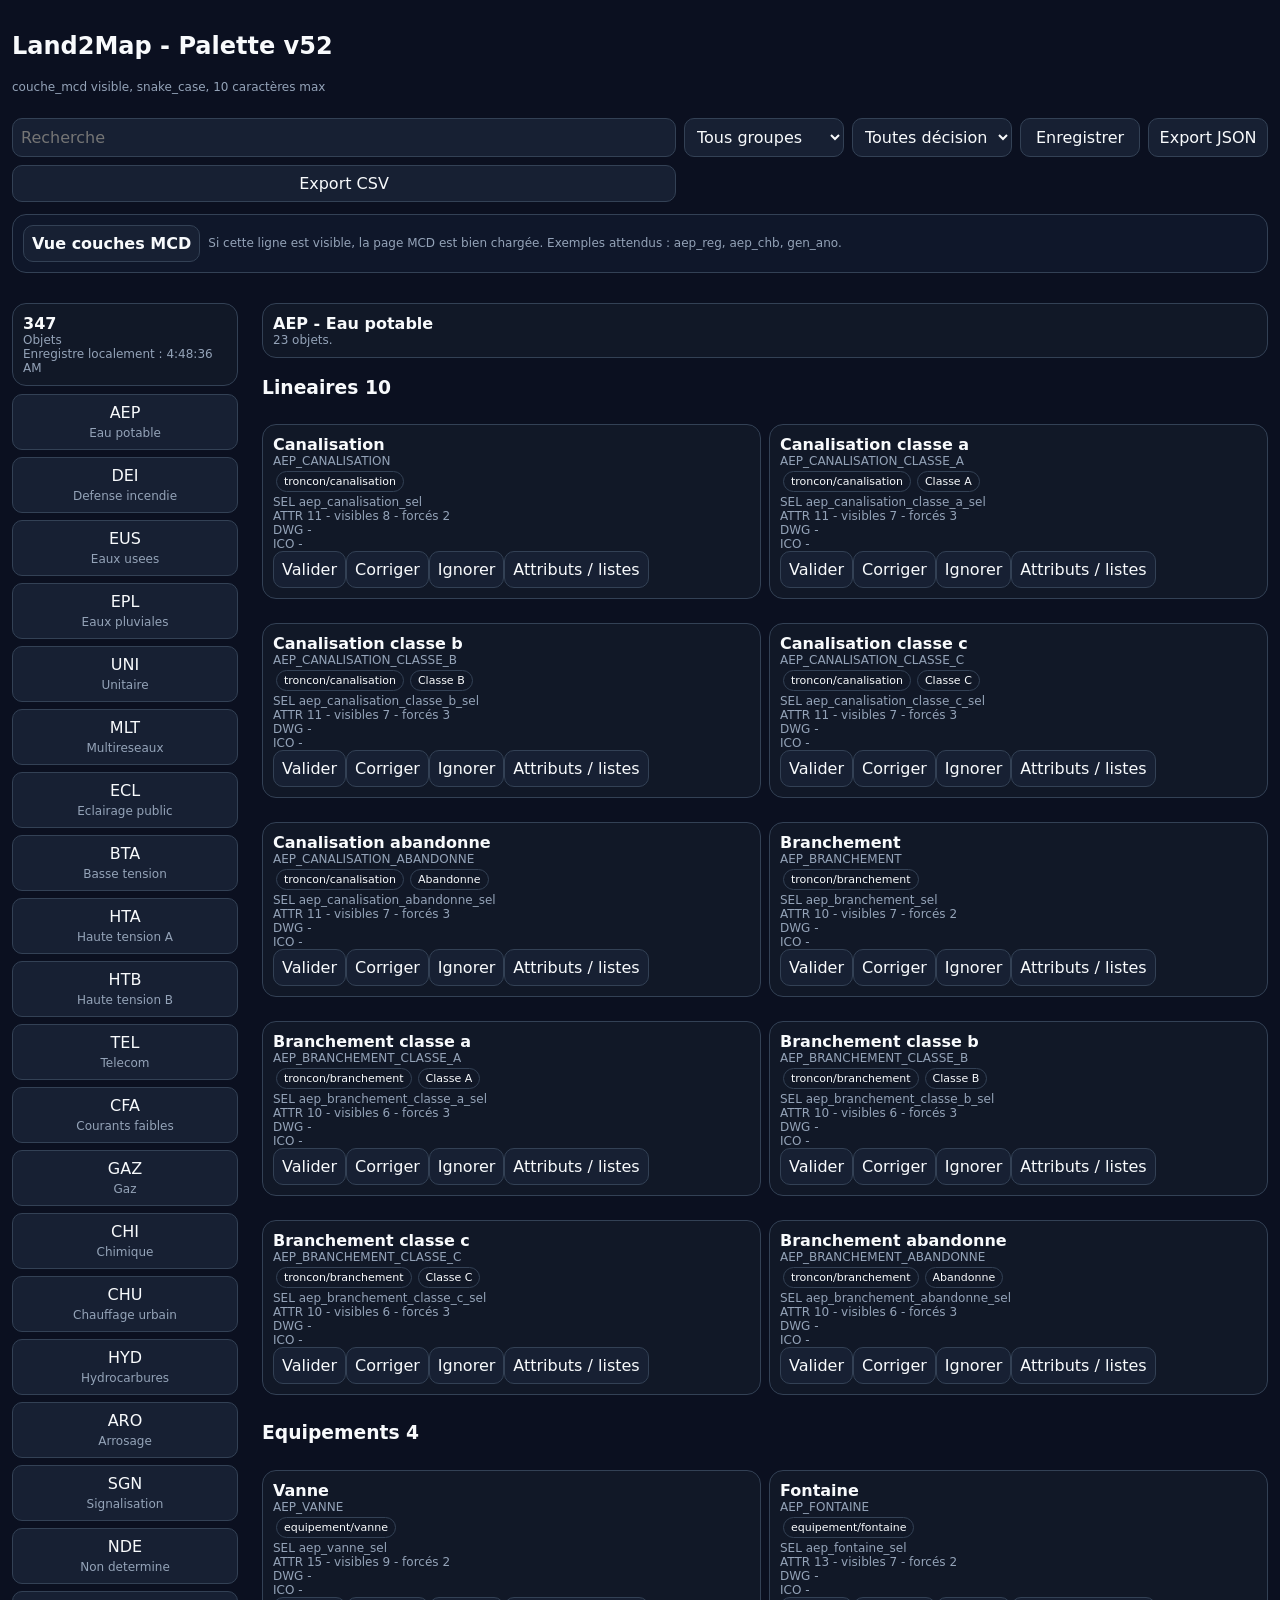
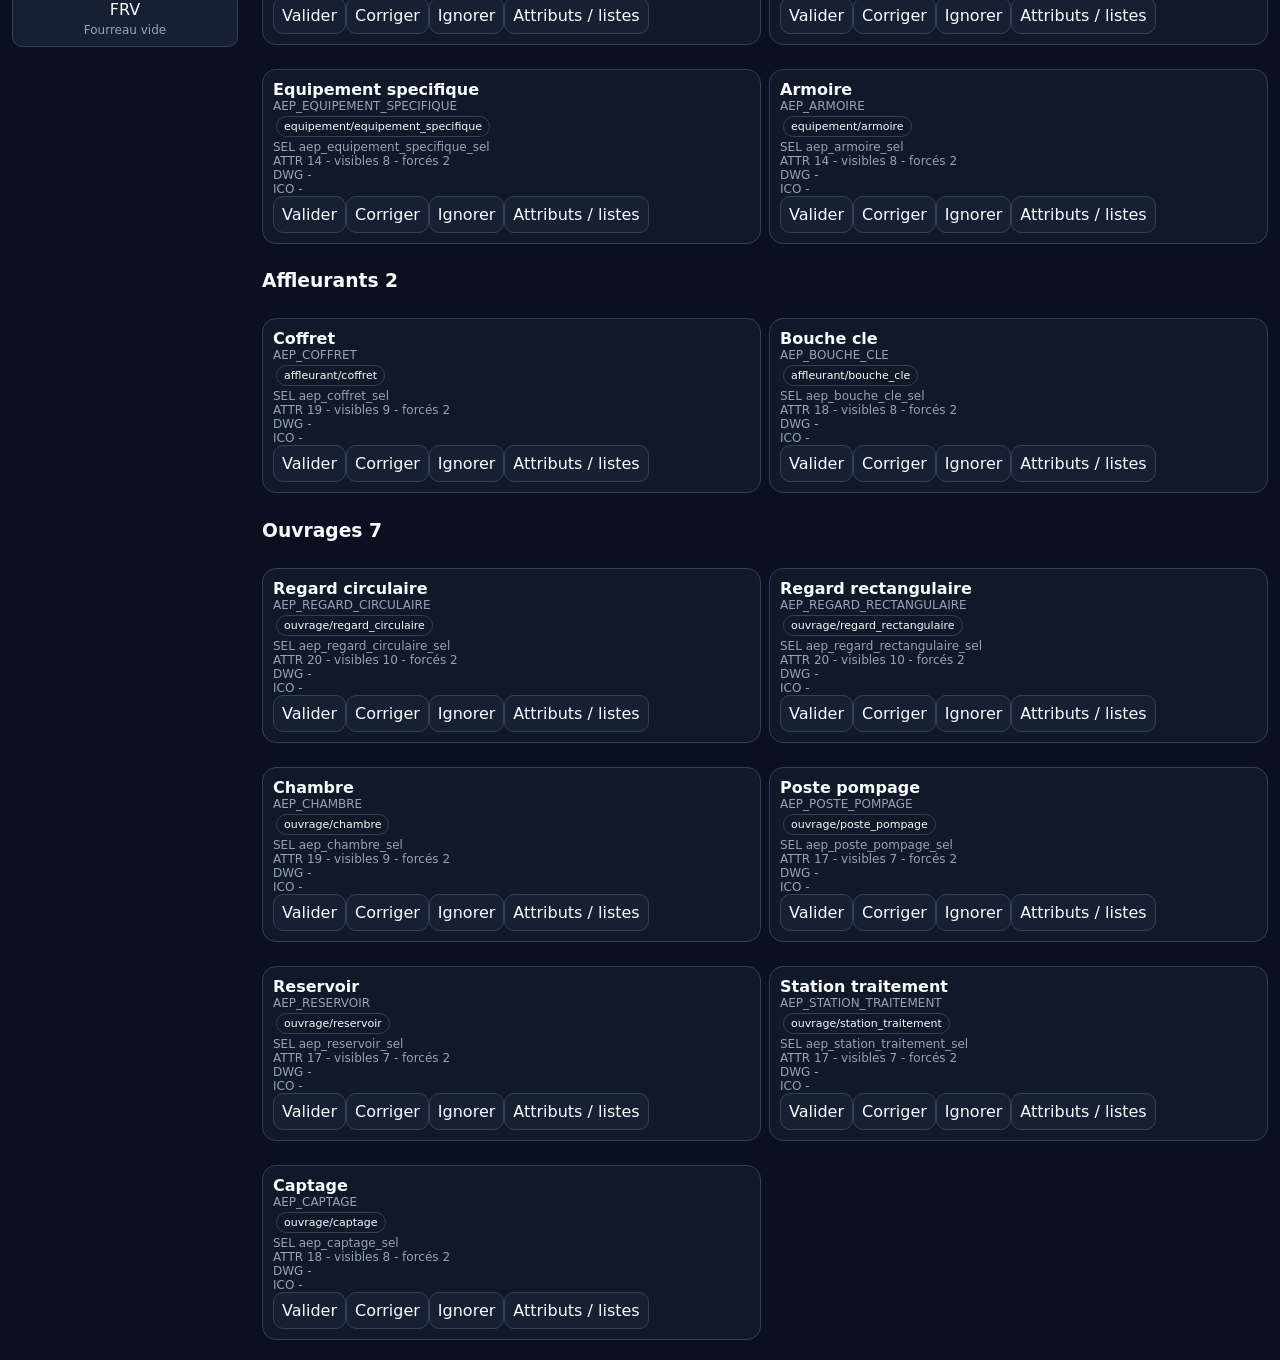
==== v52.html @ e3d5c60c "Add visible V52 MCD layer page" ====
<!doctype html><html lang="fr"><head><meta charset="utf-8"><meta name="viewport" content="width=device-width,initial-scale=1"><title>Land2Map v52</title><link rel="stylesheet" href="interface_v47.css?v=52"><link rel="stylesheet" href="interface_v49.css?v=52"><style>body{margin:0;background:#0b1020;color:#f8fafc;font-family:system-ui}header,.bar,aside,main{padding:12px}input,select,button{font:inherit;background:#172033;color:#f8fafc;border:1px solid #334155;border-radius:10px;padding:8px;cursor:pointer}.bar{display:grid;gap:8px}.wrap{display:block}.nav{display:grid;gap:7px}.card,.head,.stat{background:#111827;border:1px solid #334155;border-radius:14px;padding:10px;margin:8px 0}.cards{display:grid;gap:8px}.muted,.code{color:#94a3b8;font-size:12px}.pill{display:inline-block;border:1px solid #334155;border-radius:999px;padding:3px 7px;font-size:11px;margin:3px}.modal{position:fixed;inset:0;background:rgba(2,6,23,.76);display:none;align-items:center;justify-content:center;z-index:20}.modal.open{display:flex}.pop{width:min(1150px,96vw);max-height:92vh;overflow:auto;background:#0f172a;border:1px solid #475569;border-radius:18px;padding:14px}.pane{display:none}.pane.on{display:block}.tabs button.on{background:#2563eb}table{border-collapse:collapse;width:100%;font-size:13px}td,th{border-bottom:1px solid #334155;padding:6px;text-align:left}@media(min-width:900px){.bar{grid-template-columns:1fr 160px 160px 120px 120px}.wrap{display:grid;grid-template-columns:250px 1fr}.cards{grid-template-columns:repeat(auto-fill,minmax(370px,1fr))}}</style></head><body><header><h2>Land2Map - Palette v52</h2><div class="muted">couche_mcd visible, snake_case, 10 caractères max</div></header><section class="bar"><input id="q" placeholder="Recherche"><select id="grp"><option value="">Tous groupes</option></select><select id="dec"><option value="">Toutes décisions</option><option>A valider</option><option>Valide</option><option>A corriger</option><option>Ignoré</option></select><button id="saveBtn">Enregistrer</button><button id="json">Export JSON</button><button id="csv">Export CSV</button></section><section id="mcdTools" class="mcdTools"><button id="layerViewBtn2">Vue couches MCD</button><span class="hint">Si cette ligne est visible, la page MCD est bien chargée. Exemples attendus : aep_reg, aep_chb, gen_ano.</span></section><div class="wrap"><aside><div id="stats"></div><div id="nav" class="nav"></div></aside><main id="main"></main></div><div id="modal" class="modal"><div class="pop"><div class="top"><div><h2 id="mt"></h2><div id="ms" class="muted"></div></div><button id="closeBtn" type="button">Fermer</button></div><div class="tabs"><button data-tab="a" class="on">Attributs</button><button data-tab="l">Listes</button><button data-tab="f">Fichiers</button><button data-tab="p">Patch</button></div><div id="pa" class="pane on"></div><div id="pl" class="pane"></div><div id="pf" class="pane"></div><div id="pp" class="pane"></div></div></div><script src="manifest_v49.js?v=52"></script><script src="catalogue_v23.js?v=52"></script><script src="app_v23_core.js?v=52"></script><script src="patch_v42.js?v=52"></script><script src="patch_v43.js?v=52"></script><script>O=O.filter(function(o){return o.code!='BTA_APPUI'&&o.code!='HTA_APPUI'&&!(o.n=='TEL'&&o.t=='fourreau')})</script><script src="app_v23_render.js?v=52"></script><script src="app_v23_modal.js?v=52"></script><script src="interface_v47.js?v=52"></script><script src="test_export_part1.js?v=52"></script><script src="test_export_part2.js?v=52"></script><script src="test_export_part3.js?v=52"></script><script src="test_export_part4.js?v=52"></script><script src="interface_v49.js?v=52"></script></body></html>
---- interface_v47.css ----
.navgrp{margin:10px 0 14px}.navgrp h4{margin:12px 0 6px;color:#cbd5e1;font-size:12px;text-transform:uppercase;letter-spacing:.08em}.navgrp button{width:100%;text-align:left;margin:3px 0}.dash{display:grid;grid-template-columns:repeat(2,1fr);gap:6px;margin-top:10px}.dash .metric{background:#0f172a;border:1px solid #334155;border-radius:12px;padding:8px}.dash .metric b{display:block;font-size:18px}.dash .metric span{color:#94a3b8;font-size:11px}.badgebar{margin:7px 0 4px}.badge{display:inline-block;border:1px solid #475569;border-radius:999px;padding:3px 7px;font-size:11px;margin:2px;background:#0f172a}.badge.ok{border-color:#22c55e;color:#bbf7d0}.badge.warn{border-color:#f59e0b;color:#fde68a}.badge.bad{border-color:#ef4444;color:#fecaca}.badge.info{border-color:#60a5fa;color:#bfdbfe}.ready{border-color:#22c55e!important}.todo{border-color:#f59e0b!important}.incomplete{border-color:#ef4444!important}.mutedline{color:#94a3b8;font-size:12px;line-height:1.45}.head small{color:#94a3b8;font-weight:400}.versionpill{display:inline-block;margin-left:8px;border:1px solid #475569;border-radius:999px;padding:2px 7px;color:#cbd5e1;font-size:11px}@media(min-width:900px){.dash{grid-template-columns:1fr}.navgrp button{font-size:13px}}
---- interface_v49.css ----
.mcdTools{display:flex;gap:8px;align-items:center;flex-wrap:wrap;margin:0 12px 10px;padding:10px;background:#0f172a;border:1px solid #334155;border-radius:14px}.mcdTools button{font-weight:700}.mcdTools .hint{color:#94a3b8;font-size:12px}.mcdLayer{font-family:ui-monospace,SFMono-Regular,Menlo,monospace;color:#bfdbfe;font-weight:700}.mcdWarn{color:#fecaca;border-color:#ef4444!important}.layerCard{background:#0f172a;border:1px solid #334155;border-radius:14px;padding:10px;margin:8px 0}.layerCard h3{margin:0 0 6px}.layerBtns{display:grid;gap:6px;margin-top:8px}.layerBtn{border:1px solid #334155;border-radius:10px;padding:8px;background:#111827}.layerMeta{color:#94a3b8;font-size:12px}.sharedLayer{border-color:#60a5fa}.mcdline{color:#bfdbfe;font-size:12px;margin-top:4px}.mcdAudit{display:grid;grid-template-columns:repeat(2,1fr);gap:6px;margin:8px 0}.mcdAudit div{background:#0f172a;border:1px solid #334155;border-radius:12px;padding:8px}.mcdAudit b{display:block;font-size:17px}@media(min-width:900px){.mcdAudit{grid-template-columns:repeat(4,1fr)}.layerBtns{grid-template-columns:repeat(auto-fill,minmax(260px,1fr))}}
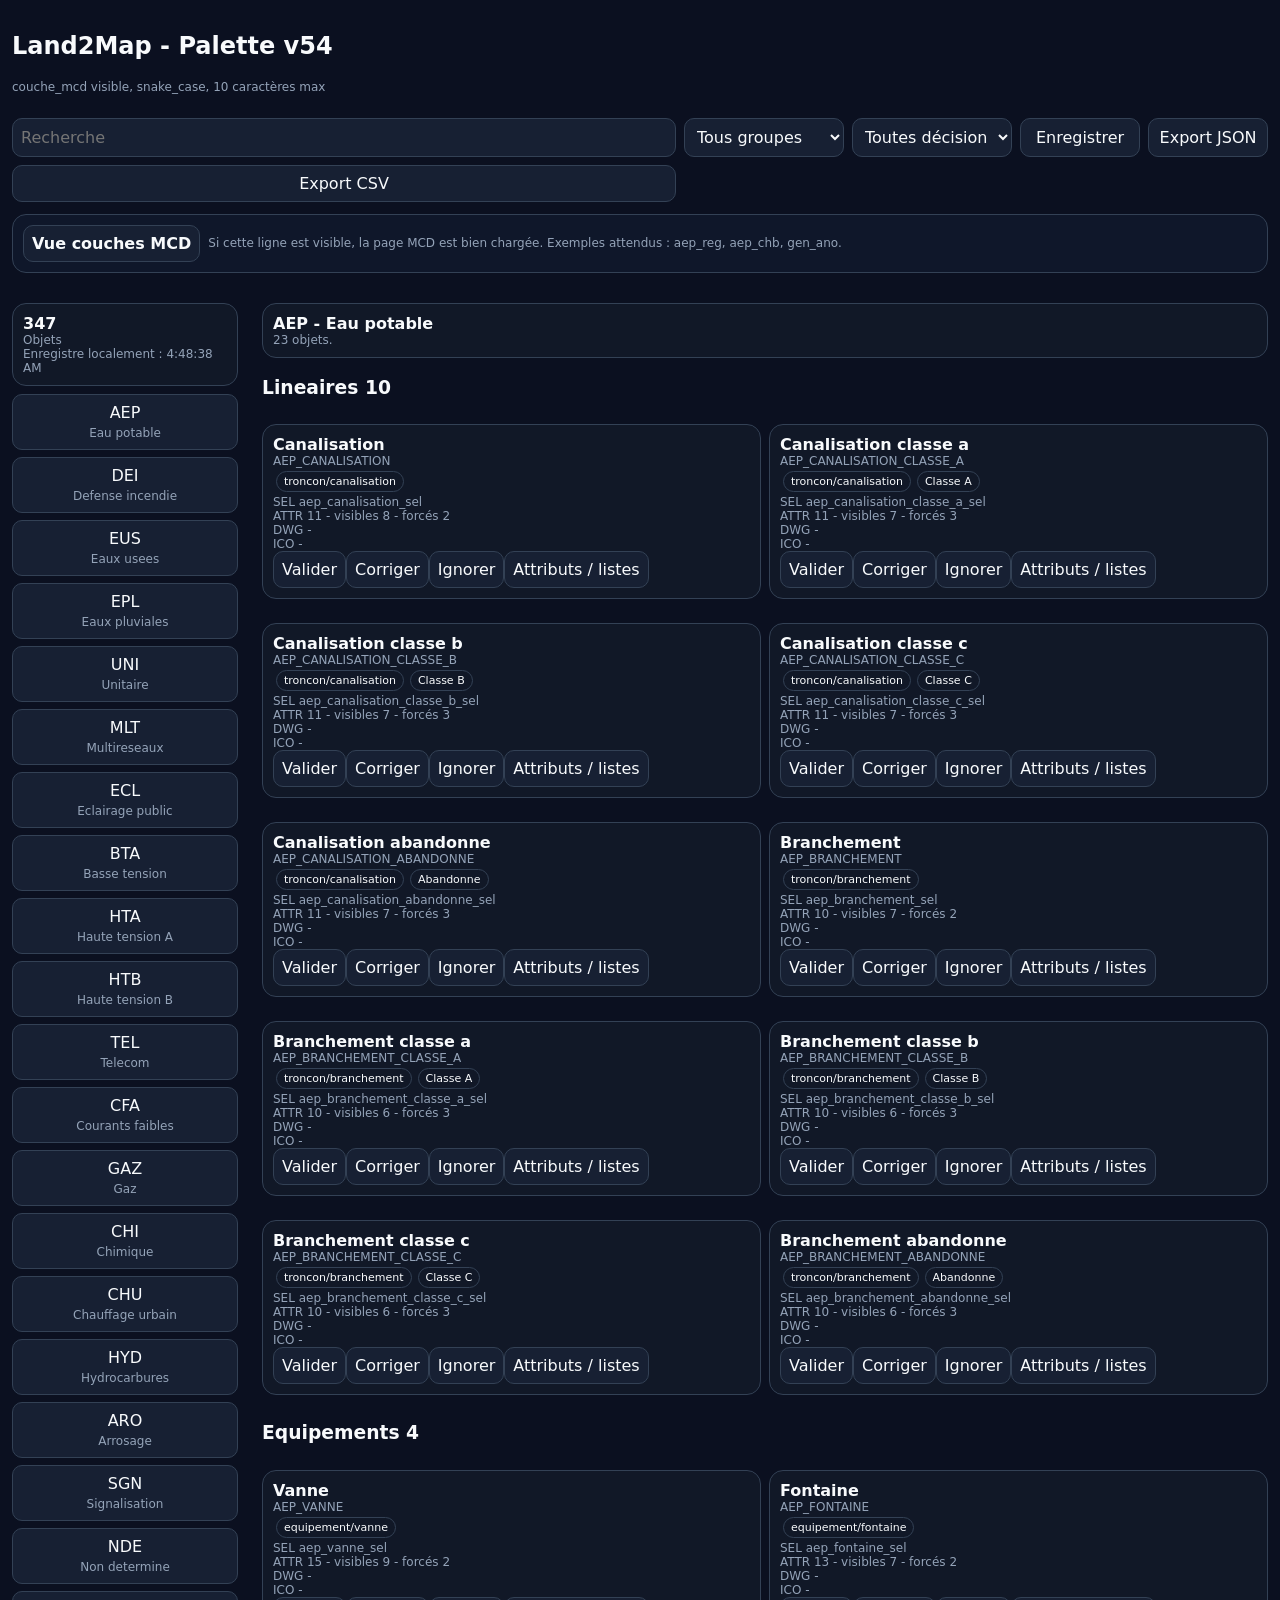
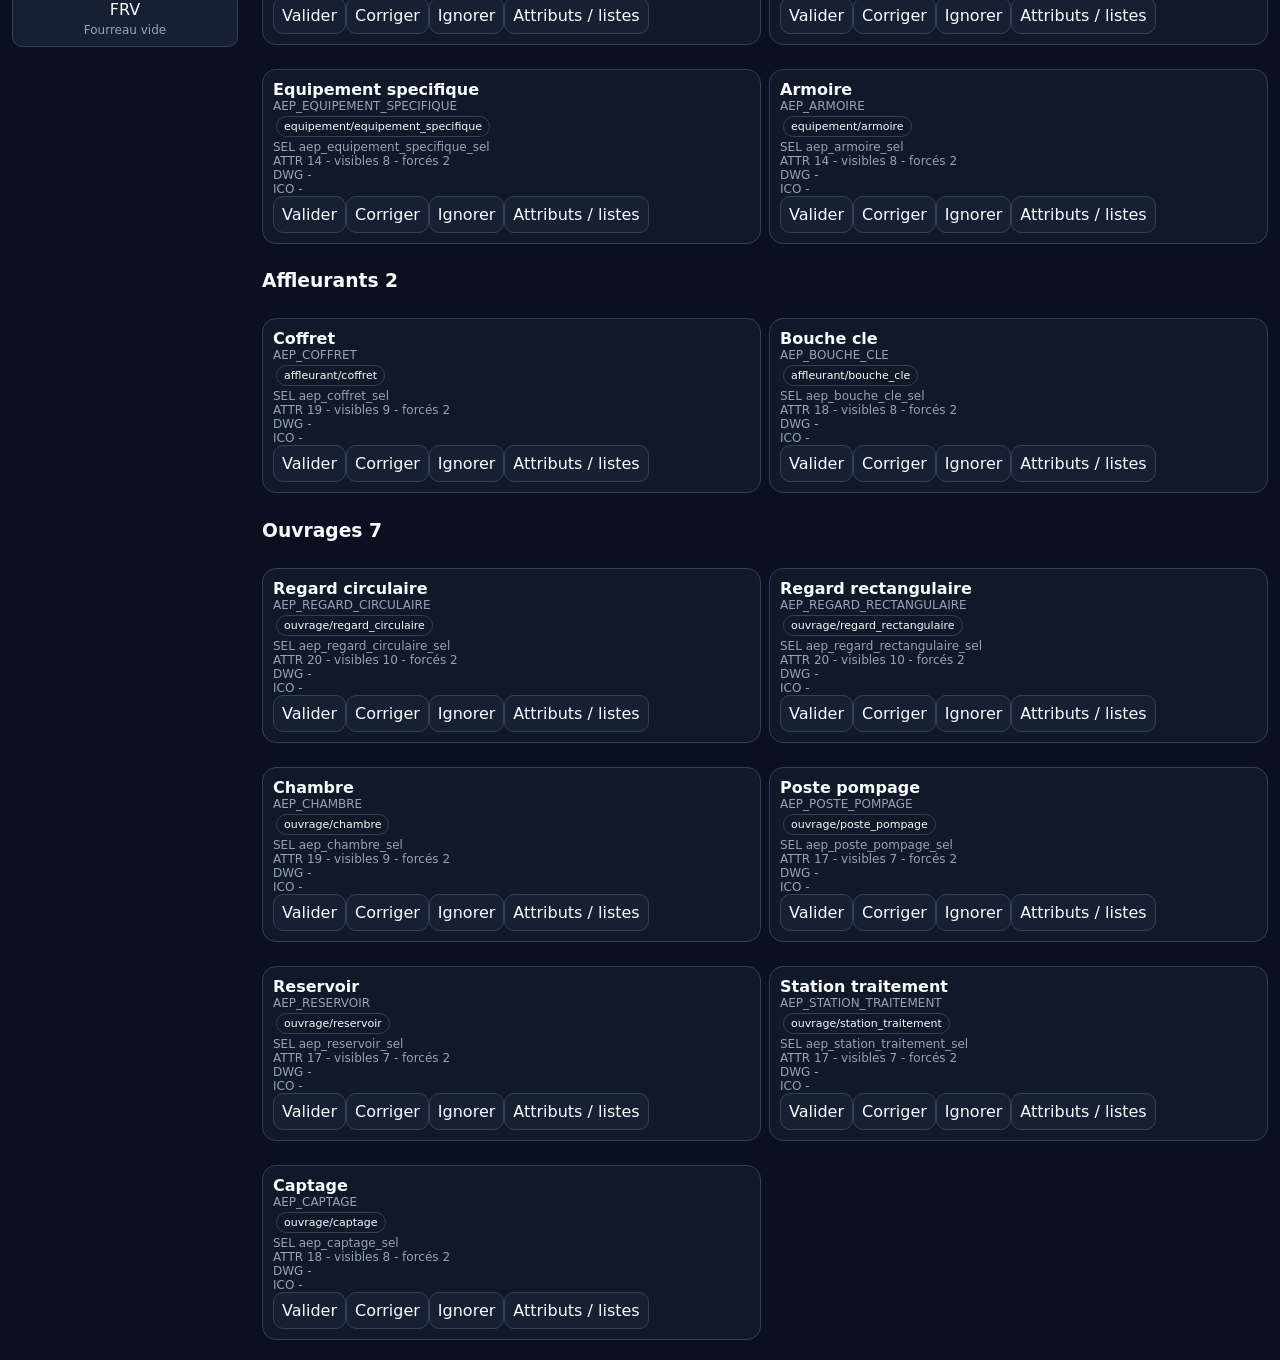
==== commit b8e9be16: "Bump standalone page cache to V54" ====
--- a/v52.html
+++ b/v52.html
@@ -1 +1 @@
-<!doctype html><html lang="fr"><head><meta charset="utf-8"><meta name="viewport" content="width=device-width,initial-scale=1"><title>Land2Map v52</title><link rel="stylesheet" href="interface_v47.css?v=52"><link rel="stylesheet" href="interface_v49.css?v=52"><style>body{margin:0;background:#0b1020;color:#f8fafc;font-family:system-ui}header,.bar,aside,main{padding:12px}input,select,button{font:inherit;background:#172033;color:#f8fafc;border:1px solid #334155;border-radius:10px;padding:8px;cursor:pointer}.bar{display:grid;gap:8px}.wrap{display:block}.nav{display:grid;gap:7px}.card,.head,.stat{background:#111827;border:1px solid #334155;border-radius:14px;padding:10px;margin:8px 0}.cards{display:grid;gap:8px}.muted,.code{color:#94a3b8;font-size:12px}.pill{display:inline-block;border:1px solid #334155;border-radius:999px;padding:3px 7px;font-size:11px;margin:3px}.modal{position:fixed;inset:0;background:rgba(2,6,23,.76);display:none;align-items:center;justify-content:center;z-index:20}.modal.open{display:flex}.pop{width:min(1150px,96vw);max-height:92vh;overflow:auto;background:#0f172a;border:1px solid #475569;border-radius:18px;padding:14px}.pane{display:none}.pane.on{display:block}.tabs button.on{background:#2563eb}table{border-collapse:collapse;width:100%;font-size:13px}td,th{border-bottom:1px solid #334155;padding:6px;text-align:left}@media(min-width:900px){.bar{grid-template-columns:1fr 160px 160px 120px 120px}.wrap{display:grid;grid-template-columns:250px 1fr}.cards{grid-template-columns:repeat(auto-fill,minmax(370px,1fr))}}</style></head><body><header><h2>Land2Map - Palette v52</h2><div class="muted">couche_mcd visible, snake_case, 10 caractères max</div></header><section class="bar"><input id="q" placeholder="Recherche"><select id="grp"><option value="">Tous groupes</option></select><select id="dec"><option value="">Toutes décisions</option><option>A valider</option><option>Valide</option><option>A corriger</option><option>Ignoré</option></select><button id="saveBtn">Enregistrer</button><button id="json">Export JSON</button><button id="csv">Export CSV</button></section><section id="mcdTools" class="mcdTools"><button id="layerViewBtn2">Vue couches MCD</button><span class="hint">Si cette ligne est visible, la page MCD est bien chargée. Exemples attendus : aep_reg, aep_chb, gen_ano.</span></section><div class="wrap"><aside><div id="stats"></div><div id="nav" class="nav"></div></aside><main id="main"></main></div><div id="modal" class="modal"><div class="pop"><div class="top"><div><h2 id="mt"></h2><div id="ms" class="muted"></div></div><button id="closeBtn" type="button">Fermer</button></div><div class="tabs"><button data-tab="a" class="on">Attributs</button><button data-tab="l">Listes</button><button data-tab="f">Fichiers</button><button data-tab="p">Patch</button></div><div id="pa" class="pane on"></div><div id="pl" class="pane"></div><div id="pf" class="pane"></div><div id="pp" class="pane"></div></div></div><script src="manifest_v49.js?v=52"></script><script src="catalogue_v23.js?v=52"></script><script src="app_v23_core.js?v=52"></script><script src="patch_v42.js?v=52"></script><script src="patch_v43.js?v=52"></script><script>O=O.filter(function(o){return o.code!='BTA_APPUI'&&o.code!='HTA_APPUI'&&!(o.n=='TEL'&&o.t=='fourreau')})</script><script src="app_v23_render.js?v=52"></script><script src="app_v23_modal.js?v=52"></script><script src="interface_v47.js?v=52"></script><script src="test_export_part1.js?v=52"></script><script src="test_export_part2.js?v=52"></script><script src="test_export_part3.js?v=52"></script><script src="test_export_part4.js?v=52"></script><script src="interface_v49.js?v=52"></script></body></html>+<!doctype html><html lang="fr"><head><meta charset="utf-8"><meta name="viewport" content="width=device-width,initial-scale=1"><title>Land2Map v54</title><link rel="stylesheet" href="interface_v47.css?v=54"><link rel="stylesheet" href="interface_v49.css?v=54"><style>body{margin:0;background:#0b1020;color:#f8fafc;font-family:system-ui}header,.bar,aside,main{padding:12px}input,select,button{font:inherit;background:#172033;color:#f8fafc;border:1px solid #334155;border-radius:10px;padding:8px;cursor:pointer}.bar{display:grid;gap:8px}.wrap{display:block}.nav{display:grid;gap:7px}.card,.head,.stat{background:#111827;border:1px solid #334155;border-radius:14px;padding:10px;margin:8px 0}.cards{display:grid;gap:8px}.muted,.code{color:#94a3b8;font-size:12px}.pill{display:inline-block;border:1px solid #334155;border-radius:999px;padding:3px 7px;font-size:11px;margin:3px}.modal{position:fixed;inset:0;background:rgba(2,6,23,.76);display:none;align-items:center;justify-content:center;z-index:20}.modal.open{display:flex}.pop{width:min(1150px,96vw);max-height:92vh;overflow:auto;background:#0f172a;border:1px solid #475569;border-radius:18px;padding:14px}.pane{display:none}.pane.on{display:block}.tabs button.on{background:#2563eb}table{border-collapse:collapse;width:100%;font-size:13px}td,th{border-bottom:1px solid #334155;padding:6px;text-align:left}@media(min-width:900px){.bar{grid-template-columns:1fr 160px 160px 120px 120px}.wrap{display:grid;grid-template-columns:250px 1fr}.cards{grid-template-columns:repeat(auto-fill,minmax(370px,1fr))}}</style></head><body><header><h2>Land2Map - Palette v54</h2><div class="muted">couche_mcd visible, snake_case, 10 caractères max</div></header><section class="bar"><input id="q" placeholder="Recherche"><select id="grp"><option value="">Tous groupes</option></select><select id="dec"><option value="">Toutes décisions</option><option>A valider</option><option>Valide</option><option>A corriger</option><option>Ignoré</option></select><button id="saveBtn">Enregistrer</button><button id="json">Export JSON</button><button id="csv">Export CSV</button></section><section id="mcdTools" class="mcdTools"><button id="layerViewBtn2">Vue couches MCD</button><span class="hint">Si cette ligne est visible, la page MCD est bien chargée. Exemples attendus : aep_reg, aep_chb, gen_ano.</span></section><div class="wrap"><aside><div id="stats"></div><div id="nav" class="nav"></div></aside><main id="main"></main></div><div id="modal" class="modal"><div class="pop"><div class="top"><div><h2 id="mt"></h2><div id="ms" class="muted"></div></div><button id="closeBtn" type="button">Fermer</button></div><div class="tabs"><button data-tab="a" class="on">Attributs</button><button data-tab="l">Listes</button><button data-tab="f">Fichiers</button><button data-tab="p">Patch</button></div><div id="pa" class="pane on"></div><div id="pl" class="pane"></div><div id="pf" class="pane"></div><div id="pp" class="pane"></div></div></div><script src="manifest_v49.js?v=54"></script><script src="catalogue_v23.js?v=54"></script><script src="app_v23_core.js?v=54"></script><script src="patch_v42.js?v=54"></script><script src="patch_v43.js?v=54"></script><script>O=O.filter(function(o){return o.code!='BTA_APPUI'&&o.code!='HTA_APPUI'&&!(o.n=='TEL'&&o.t=='fourreau')})</script><script src="app_v23_render.js?v=54"></script><script src="app_v23_modal.js?v=54"></script><script src="interface_v47.js?v=54"></script><script src="test_export_part1.js?v=54"></script><script src="test_export_part2.js?v=54"></script><script src="test_export_part3.js?v=54"></script><script src="test_export_part4.js?v=54"></script><script src="interface_v49.js?v=54"></script></body></html>
